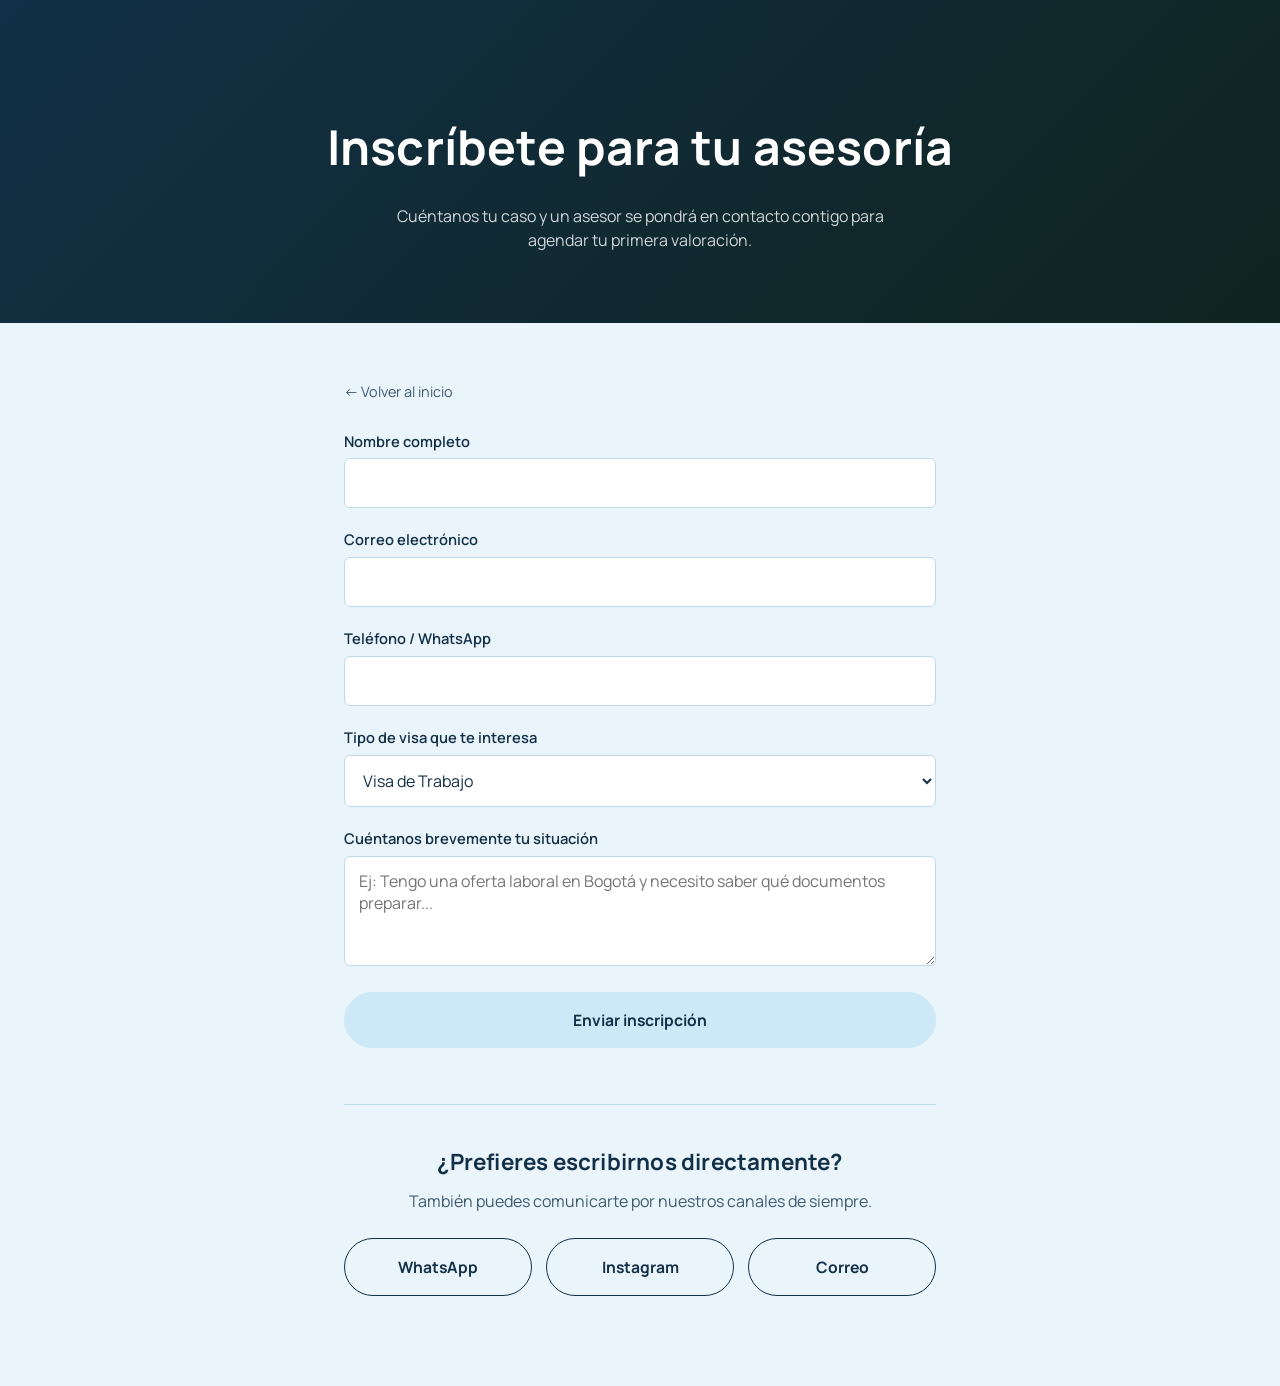
==== registro.html @ 4189901f "V1" ====
<!DOCTYPE html>
<html lang="es">
<head>
<meta charset="UTF-8">
<meta name="viewport" content="width=device-width, initial-scale=1.0">
<title>Inscríbete | Visa Colombia</title>
<link rel="preconnect" href="https://fonts.googleapis.com">
<link href="https://fonts.googleapis.com/css2?family=Manrope:wght@400;500;600;700;800&display=swap" rel="stylesheet">
<link rel="stylesheet" href="css/style.css">
<style>
  .reg-hero{
    background:linear-gradient(135deg,var(--ink),#0F241F);color:var(--white);
    padding:110px 24px 70px;text-align:center;
  }
  .reg-hero h1{color:var(--white);font-size:clamp(2rem,5vw,3rem);}
  .reg-hero p{color:rgba(255,255,255,.8);max-width:520px;margin:0 auto;}
  .reg-wrap{max-width:640px;margin:0 auto;padding:56px 24px 90px;}
  .field{margin-bottom:20px;}
  .field label{display:block;font-weight:600;font-size:.92rem;margin-bottom:6px;}
  .field input, .field select, .field textarea{
    width:100%;padding:13px 14px;border:1.5px solid var(--line);border-radius:6px;
    font-family:var(--font-body);font-size:1rem;background:var(--white);color:var(--ink);
  }
  .field textarea{min-height:110px;resize:vertical;}
  .field input:focus, .field select:focus, .field textarea:focus{border-color:var(--deep);}
  .channels{
    margin-top:56px;padding-top:40px;border-top:1px solid var(--line);text-align:center;
  }
  .channels h2{font-size:1.4rem;}
  .channel-grid{display:grid;gap:14px;margin-top:24px;grid-template-columns:1fr;}
  @media(min-width:520px){.channel-grid{grid-template-columns:repeat(3,1fr);}}
  .success-box{
    display:none;background:#EAF3EC;border:1px solid #B9D9C2;color:#16302B;
    padding:18px 20px;border-radius:8px;margin-bottom:24px;font-size:.95rem;
  }
  .back-link{display:inline-block;margin-bottom:26px;color:var(--ink-soft);text-decoration:none;font-size:.9rem;}
</style>
</head>
<body>

<div class="reg-hero">
  <h1>Inscríbete para tu asesoría</h1>
  <p>Cuéntanos tu caso y un asesor se pondrá en contacto contigo para agendar tu primera valoración.</p>
</div>

<div class="reg-wrap">
  <a href="index.html" class="back-link">← Volver al inicio</a>

  <div class="success-box" id="successBox">
    ¡Gracias! Hemos preparado tu mensaje. Confírmalo en WhatsApp para que un asesor te contacte cuanto antes.
  </div>

  <form id="regForm">
    <div class="field">
      <label for="nombre">Nombre completo</label>
      <input type="text" id="nombre" name="nombre" required autocomplete="name">
    </div>
    <div class="field">
      <label for="correo">Correo electrónico</label>
      <input type="email" id="correo" name="correo" required autocomplete="email">
    </div>
    <div class="field">
      <label for="telefono">Teléfono / WhatsApp</label>
      <input type="tel" id="telefono" name="telefono" required autocomplete="tel">
    </div>
    <div class="field">
      <label for="tipoVisa">Tipo de visa que te interesa</label>
      <select id="tipoVisa" name="tipoVisa">
        <option>Visa de Trabajo</option>
        <option>Visa de Inversión</option>
        <option>Visa de Estudiante</option>
        <option>Residencia (Visa R)</option>
        <option>Aún no estoy seguro/a</option>
      </select>
    </div>
    <div class="field">
      <label for="mensaje">Cuéntanos brevemente tu situación</label>
      <textarea id="mensaje" name="mensaje" placeholder="Ej: Tengo una oferta laboral en Bogotá y necesito saber qué documentos preparar..."></textarea>
    </div>
    <button type="submit" class="btn btn-solid" style="width:100%;">Enviar inscripción</button>
  </form>

  <div class="channels">
    <h2>¿Prefieres escribirnos directamente?</h2>
    <p style="color:var(--ink-soft);">También puedes comunicarte por nuestros canales de siempre.</p>
    <div class="channel-grid">
      <a href="#" class="btn btn-outline js-whatsapp-link" target="_blank" rel="noopener">WhatsApp</a>
      <a href="#" id="instagramLink3" class="btn btn-outline" target="_blank" rel="noopener">Instagram</a>
      <a href="#" id="emailLink3" class="btn btn-outline">Correo</a>
    </div>
  </div>
</div>

<script src="js/content.js"></script>
<script>
document.addEventListener("DOMContentLoaded", () => {
  const c = getContent();
  const waBase = `https://wa.me/${c.whatsappNumber}`;
  document.querySelectorAll(".js-whatsapp-link").forEach(el => el.setAttribute("href", `${waBase}?text=${encodeURIComponent(c.whatsappMessage)}`));
  document.getElementById("instagramLink3").setAttribute("href", c.instagramUrl);
  document.getElementById("emailLink3").setAttribute("href", `mailto:${c.emailAddress}`);

  document.getElementById("regForm").addEventListener("submit", (e) => {
    e.preventDefault();
    const nombre = document.getElementById("nombre").value.trim();
    const telefono = document.getElementById("telefono").value.trim();
    const tipoVisa = document.getElementById("tipoVisa").value;
    const mensaje = document.getElementById("mensaje").value.trim();

    const texto = `Hola, soy ${nombre}. Quiero inscribirme para una asesoría de ${tipoVisa}. ${mensaje ? "Detalle: " + mensaje : ""}`;
    document.getElementById("successBox").style.display = "block";
    document.getElementById("successBox").scrollIntoView({behavior:"smooth"});

    // En este prototipo no hay backend: el registro se completa
    // llevando al usuario a WhatsApp con su mensaje ya redactado.
    setTimeout(() => {
      window.open(`${waBase}?text=${encodeURIComponent(texto)}`, "_blank");
    }, 900);
  });
});
</script>
</body>
</html>
---- css/style.css ----
/* =========================================================
   VISA COLOMBIA ADVISORS — Design tokens (v2)
   Paleta inspirada en la plantilla de referencia: cielo,
   viaje, aeropuerto — azules y navy, sin acentos cálidos.
   ========================================================= */
:root{
  --ink:        #123047;   /* navy oscuro, texto principal / fondo footer */
  --ink-soft:   #3E5A70;
  --paper:      #EAF4FB;   /* azul muy claro, fondo de secciones */
  --paper-dim:  #DCEDF7;
  --accent:     #CDE9F7;   /* pastilla sólida clara (botón principal) */
  --accent-ink: #123047;   /* texto sobre el botón claro */
  --deep:       #1D4E76;   /* azul medio, acentos y CTA final */
  --deep-dark:  #123047;
  --line:       #BFDBEA;
  --line-dark:  rgba(255,255,255,.55);
  --white:      #FFFFFF;
  --max: 1120px;

  --font-display: "Manrope", -apple-system, Segoe UI, sans-serif;
  --font-body: "Manrope", -apple-system, Segoe UI, sans-serif;
}

*{box-sizing:border-box;}
html{scroll-behavior:smooth;}
body{
  margin:0;
  font-family:var(--font-body);
  color:var(--ink);
  background:var(--paper);
  line-height:1.55;
  -webkit-font-smoothing:antialiased;
}
img{max-width:100%;display:block;}
a{color:inherit;}
h1,h2,h3{font-family:var(--font-display);margin:0 0 .4em;font-weight:700;letter-spacing:.2px;}
p{margin:0 0 1em;}
.wrap{max-width:var(--max);margin:0 auto;padding:0 24px;}
:focus-visible{outline:3px solid var(--deep);outline-offset:3px;}

@media (prefers-reduced-motion: reduce){
  *{animation-duration:.001ms !important;transition-duration:.001ms !important;}
}

/* ---------- Buttons ---------- */
.btn{
  display:inline-flex;align-items:center;justify-content:center;gap:10px;
  padding:16px 28px;border-radius:999px;font-family:var(--font-body);
  font-weight:700;font-size:.98rem;text-decoration:none;cursor:pointer;
  border:1.5px solid currentColor;transition:transform .15s ease, background .2s ease, opacity .2s ease;
}
.btn:hover{transform:translateY(-1px);}
.btn svg{flex:0 0 auto;}
.btn-solid{background:var(--accent);border-color:var(--accent);color:var(--accent-ink);}
.btn-solid:hover{background:var(--white);border-color:var(--white);}
.btn-outline-light{background:transparent;color:var(--white);border-color:rgba(255,255,255,.85);}
.btn-outline-light:hover{background:rgba(255,255,255,.14);}
.btn-outline{background:transparent;color:var(--ink);border-color:var(--ink);}
.btn-outline:hover{background:var(--ink);color:var(--paper);}

.btn-pill-link{
  display:flex;align-items:center;justify-content:center;gap:12px;
  width:100%;max-width:400px;margin:0 auto 16px;
  padding:16px 22px;border-radius:999px;border:1.5px solid var(--ink);
  text-align:center;text-decoration:none;color:var(--ink);font-weight:700;
  transition:background .2s ease, color .2s ease;
}
.btn-pill-link:hover{background:var(--ink);color:var(--paper);}
.pill-icon{
  width:26px;height:26px;border-radius:50%;flex:0 0 auto;
  display:flex;align-items:center;justify-content:center;
  background:var(--ink);color:var(--paper);
}
.pill-icon svg{width:14px;height:14px;}

/* ---------- Top nav ---------- */
.nav{position:absolute;top:0;left:0;right:0;z-index:5;padding:22px 0;}
.nav .wrap{display:flex;align-items:center;justify-content:space-between;}
.nav-brand{color:var(--white);font-family:var(--font-display);font-size:1.2rem;font-weight:800;text-decoration:none;}
.nav-links{display:none;gap:28px;list-style:none;margin:0;padding:0;}
.nav-links a{color:var(--white);text-decoration:none;font-size:.95rem;}
.nav-cta{display:none;}
@media (min-width:760px){.nav-links{display:flex;} .nav-cta{display:inline-flex;padding:10px 20px;font-size:.85rem;}}

/* ---------- Hero (idéntico en composición a la plantilla de referencia:
   foto de fondo, texto alineado a la izquierda, borde rasgado inferior) ---------- */
.hero{
  position:relative;
  min-height:720px;
  display:flex;align-items:center;
  padding:120px 24px 110px;
  overflow:hidden;
  color:var(--white);
}
.hero-bg{
  position:absolute;inset:0;z-index:0;
  background-size:cover;background-position:center;
}
.hero-bg-illustration{
  position:absolute;inset:0;z-index:0;
}
.hero-scrim{
  position:absolute;inset:0;z-index:1;
  background:linear-gradient(90deg, rgba(10,25,40,.62) 0%, rgba(10,25,40,.4) 38%, rgba(10,25,40,.06) 65%);
}
.hero-inner{position:relative;z-index:2;max-width:560px;}
.hero-eyebrow{
  font-size:.78rem;letter-spacing:.28em;text-transform:uppercase;color:var(--white);
  margin-bottom:18px;font-weight:700;opacity:.9;
}
.hero h1{
  font-size:clamp(2.4rem,5.6vw,3.6rem);color:var(--white);line-height:1.08;margin-bottom:.35em;
  font-weight:400;
}
.hero h1 .bold-line{display:block;font-weight:800;}
.hero .sub{
  font-weight:400;font-size:clamp(1rem,2vw,1.15rem);
  color:rgba(255,255,255,.92);max-width:440px;margin:0 0 34px;
}
.hero-ctas{display:flex;flex-wrap:wrap;gap:16px;}

/* Borde rasgado (papel roto) entre el hero y la siguiente sección */
.hero-tear{
  position:absolute;left:0;right:0;bottom:-1px;height:46px;z-index:3;
  background:var(--paper-dim);
  clip-path:polygon(
    0% 100%,0% 55%,2% 70%,4% 30%,6% 62%,8% 20%,10% 58%,12% 15%,15% 65%,17% 35%,
    19% 60%,21% 18%,24% 55%,26% 25%,28% 62%,30% 40%,33% 58%,35% 20%,38% 60%,40% 30%,
    43% 55%,45% 18%,48% 62%,50% 32%,53% 58%,55% 22%,58% 60%,60% 35%,63% 55%,65% 18%,
    68% 62%,70% 30%,73% 58%,75% 22%,78% 60%,80% 35%,83% 55%,85% 20%,88% 62%,90% 30%,
    93% 58%,95% 20%,97% 60%,99% 35%,100% 55%,100% 100%
  );
}

/* ---------- Intro / avatar section ---------- */
.intro{background:var(--paper-dim);padding:70px 24px 64px;text-align:center;}
.avatar{
  width:170px;height:170px;border-radius:50%;
  margin:0 auto 30px;overflow:hidden;
  border:8px solid var(--paper);
  box-shadow:0 10px 30px rgba(18,48,71,.18);
}
.avatar img{width:100%;height:100%;object-fit:cover;}
.intro-text{max-width:600px;margin:0 auto 40px;color:var(--ink-soft);font-size:1.08rem;}
.intro-links{max-width:400px;margin:0 auto;}

/* ---------- Section shell ---------- */
.section{padding:80px 24px;}
.section-head{max-width:640px;margin:0 auto 48px;text-align:center;}
.section-head h2{font-size:clamp(1.7rem,3.6vw,2.4rem);}
.section-head p{color:var(--ink-soft);}

/* ---------- Services / titulares grid ---------- */
.services{background:var(--ink);color:var(--paper);}
.services .section-head h2{color:var(--paper);}
.services .section-head p{color:rgba(234,244,251,.75);}
.svc-grid{
  display:grid;gap:24px;
  grid-template-columns:repeat(auto-fit,minmax(230px,1fr));
  max-width:var(--max);margin:0 auto;
}
.svc-card{
  border:1px solid rgba(234,244,251,.18);border-radius:6px;
  padding:30px 26px;background:rgba(234,244,251,.03);
}
.svc-num{color:var(--accent);font-family:var(--font-display);font-size:1.1rem;margin-bottom:14px;display:block;font-weight:800;}
.svc-card h3{font-size:1.2rem;color:var(--paper);margin-bottom:.5em;}
.svc-card p{color:rgba(234,244,251,.72);font-size:.96rem;margin-bottom:0;}

/* ---------- Persuasion / why-us section ---------- */
.why{padding:84px 24px;}
.why-grid{max-width:var(--max);margin:0 auto;display:grid;gap:56px;grid-template-columns:1fr;align-items:center;}
@media (min-width:860px){.why-grid{grid-template-columns:1fr 1fr;}}
.why h2{font-size:clamp(1.8rem,3.6vw,2.5rem);max-width:12ch;}
.why p{color:var(--ink-soft);font-size:1.05rem;}
.why-stats{display:grid;grid-template-columns:repeat(2,1fr);gap:24px 32px;margin-top:28px;}
.stat b{display:block;font-family:var(--font-display);font-size:2rem;color:var(--deep);}
.stat span{font-size:.9rem;color:var(--ink-soft);}

/* ---------- Video ---------- */
.video-section{background:var(--paper-dim);padding:80px 24px;}
.video-frame{
  max-width:860px;margin:0 auto;border-radius:10px;overflow:hidden;
  border:1px solid var(--line);box-shadow:0 18px 40px rgba(18,48,71,.15);
  aspect-ratio:16/9;background:var(--ink);
}
.video-frame iframe{width:100%;height:100%;border:0;display:block;}

/* ---------- Testimonials ---------- */
.testi{padding:84px 24px;}
.testi-grid{
  display:grid;gap:24px;max-width:var(--max);margin:0 auto;
  grid-template-columns:repeat(auto-fit,minmax(260px,1fr));
}
.testi-card{
  background:var(--white);border:1px solid var(--line);border-radius:10px;padding:28px;
}
.testi-quote{font-family:var(--font-display);font-size:1.05rem;font-weight:500;color:var(--ink);margin-bottom:18px;}
.testi-who{display:flex;align-items:center;gap:12px;}
.testi-avatar{
  width:42px;height:42px;border-radius:50%;background:var(--paper-dim);
  display:flex;align-items:center;justify-content:center;font-weight:800;color:var(--deep);
}
.testi-name{font-weight:800;font-size:.92rem;}
.testi-role{font-size:.82rem;color:var(--ink-soft);}

/* ---------- Final CTA ---------- */
.cta-final{
  background:linear-gradient(135deg,var(--deep),var(--ink));
  color:var(--white);padding:76px 24px;text-align:center;
}
.cta-final h2{color:var(--white);font-size:clamp(1.8rem,4vw,2.6rem);}
.cta-final p{color:rgba(255,255,255,.85);max-width:520px;margin:0 auto 30px;}
.cta-final .hero-ctas{justify-content:center;}

/* ---------- Footer ---------- */
footer{background:var(--ink);color:rgba(234,244,251,.7);padding:48px 24px 30px;}
.footer-grid{
  max-width:var(--max);margin:0 auto;display:grid;gap:32px;
  grid-template-columns:1fr;margin-bottom:28px;
}
@media (min-width:700px){.footer-grid{grid-template-columns:1.4fr 1fr 1fr;}}
.footer-grid h4{color:var(--paper);font-family:var(--font-body);font-size:.85rem;letter-spacing:.04em;margin-bottom:14px;}
.footer-grid a{display:block;color:rgba(234,244,251,.72);text-decoration:none;font-size:.92rem;margin-bottom:8px;}
.footer-grid a:hover{color:var(--accent);}
.footer-bottom{
  max-width:var(--max);margin:0 auto;padding-top:22px;border-top:1px solid rgba(234,244,251,.12);
  font-size:.8rem;display:flex;flex-wrap:wrap;justify-content:space-between;gap:10px;
}
#admin-trigger{background:none;border:0;color:inherit;font:inherit;cursor:default;padding:0;}
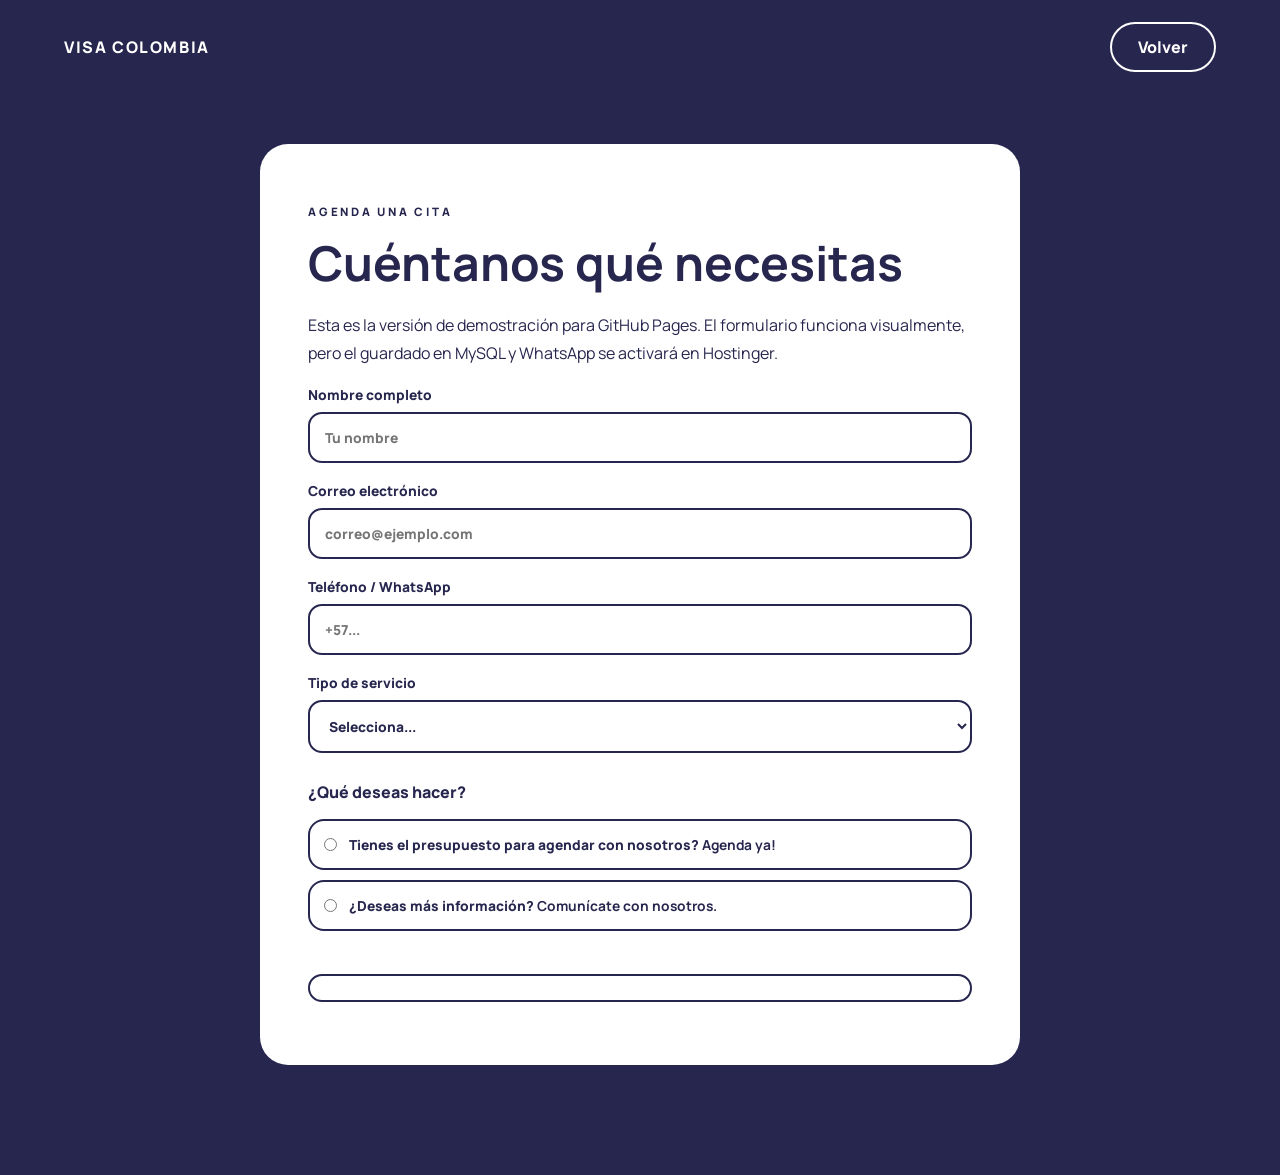
==== commit dbdc8aac: "V2" ====
--- a/registro.html
+++ b/registro.html
@@ -1,123 +1,12 @@
-<!DOCTYPE html>
-<html lang="es">
-<head>
-<meta charset="UTF-8">
-<meta name="viewport" content="width=device-width, initial-scale=1.0">
-<title>Inscríbete | Visa Colombia</title>
-<link rel="preconnect" href="https://fonts.googleapis.com">
-<link href="https://fonts.googleapis.com/css2?family=Manrope:wght@400;500;600;700;800&display=swap" rel="stylesheet">
-<link rel="stylesheet" href="css/style.css">
-<style>
-  .reg-hero{
-    background:linear-gradient(135deg,var(--ink),#0F241F);color:var(--white);
-    padding:110px 24px 70px;text-align:center;
-  }
-  .reg-hero h1{color:var(--white);font-size:clamp(2rem,5vw,3rem);}
-  .reg-hero p{color:rgba(255,255,255,.8);max-width:520px;margin:0 auto;}
-  .reg-wrap{max-width:640px;margin:0 auto;padding:56px 24px 90px;}
-  .field{margin-bottom:20px;}
-  .field label{display:block;font-weight:600;font-size:.92rem;margin-bottom:6px;}
-  .field input, .field select, .field textarea{
-    width:100%;padding:13px 14px;border:1.5px solid var(--line);border-radius:6px;
-    font-family:var(--font-body);font-size:1rem;background:var(--white);color:var(--ink);
-  }
-  .field textarea{min-height:110px;resize:vertical;}
-  .field input:focus, .field select:focus, .field textarea:focus{border-color:var(--deep);}
-  .channels{
-    margin-top:56px;padding-top:40px;border-top:1px solid var(--line);text-align:center;
-  }
-  .channels h2{font-size:1.4rem;}
-  .channel-grid{display:grid;gap:14px;margin-top:24px;grid-template-columns:1fr;}
-  @media(min-width:520px){.channel-grid{grid-template-columns:repeat(3,1fr);}}
-  .success-box{
-    display:none;background:#EAF3EC;border:1px solid #B9D9C2;color:#16302B;
-    padding:18px 20px;border-radius:8px;margin-bottom:24px;font-size:.95rem;
-  }
-  .back-link{display:inline-block;margin-bottom:26px;color:var(--ink-soft);text-decoration:none;font-size:.9rem;}
-</style>
-</head>
-<body>
-
-<div class="reg-hero">
-  <h1>Inscríbete para tu asesoría</h1>
-  <p>Cuéntanos tu caso y un asesor se pondrá en contacto contigo para agendar tu primera valoración.</p>
-</div>
-
-<div class="reg-wrap">
-  <a href="index.html" class="back-link">← Volver al inicio</a>
-
-  <div class="success-box" id="successBox">
-    ¡Gracias! Hemos preparado tu mensaje. Confírmalo en WhatsApp para que un asesor te contacte cuanto antes.
-  </div>
-
-  <form id="regForm">
-    <div class="field">
-      <label for="nombre">Nombre completo</label>
-      <input type="text" id="nombre" name="nombre" required autocomplete="name">
-    </div>
-    <div class="field">
-      <label for="correo">Correo electrónico</label>
-      <input type="email" id="correo" name="correo" required autocomplete="email">
-    </div>
-    <div class="field">
-      <label for="telefono">Teléfono / WhatsApp</label>
-      <input type="tel" id="telefono" name="telefono" required autocomplete="tel">
-    </div>
-    <div class="field">
-      <label for="tipoVisa">Tipo de visa que te interesa</label>
-      <select id="tipoVisa" name="tipoVisa">
-        <option>Visa de Trabajo</option>
-        <option>Visa de Inversión</option>
-        <option>Visa de Estudiante</option>
-        <option>Residencia (Visa R)</option>
-        <option>Aún no estoy seguro/a</option>
-      </select>
-    </div>
-    <div class="field">
-      <label for="mensaje">Cuéntanos brevemente tu situación</label>
-      <textarea id="mensaje" name="mensaje" placeholder="Ej: Tengo una oferta laboral en Bogotá y necesito saber qué documentos preparar..."></textarea>
-    </div>
-    <button type="submit" class="btn btn-solid" style="width:100%;">Enviar inscripción</button>
-  </form>
-
-  <div class="channels">
-    <h2>¿Prefieres escribirnos directamente?</h2>
-    <p style="color:var(--ink-soft);">También puedes comunicarte por nuestros canales de siempre.</p>
-    <div class="channel-grid">
-      <a href="#" class="btn btn-outline js-whatsapp-link" target="_blank" rel="noopener">WhatsApp</a>
-      <a href="#" id="instagramLink3" class="btn btn-outline" target="_blank" rel="noopener">Instagram</a>
-      <a href="#" id="emailLink3" class="btn btn-outline">Correo</a>
-    </div>
-  </div>
-</div>
-
-<script src="js/content.js"></script>
-<script>
-document.addEventListener("DOMContentLoaded", () => {
-  const c = getContent();
-  const waBase = `https://wa.me/${c.whatsappNumber}`;
-  document.querySelectorAll(".js-whatsapp-link").forEach(el => el.setAttribute("href", `${waBase}?text=${encodeURIComponent(c.whatsappMessage)}`));
-  document.getElementById("instagramLink3").setAttribute("href", c.instagramUrl);
-  document.getElementById("emailLink3").setAttribute("href", `mailto:${c.emailAddress}`);
-
-  document.getElementById("regForm").addEventListener("submit", (e) => {
-    e.preventDefault();
-    const nombre = document.getElementById("nombre").value.trim();
-    const telefono = document.getElementById("telefono").value.trim();
-    const tipoVisa = document.getElementById("tipoVisa").value;
-    const mensaje = document.getElementById("mensaje").value.trim();
-
-    const texto = `Hola, soy ${nombre}. Quiero inscribirme para una asesoría de ${tipoVisa}. ${mensaje ? "Detalle: " + mensaje : ""}`;
-    document.getElementById("successBox").style.display = "block";
-    document.getElementById("successBox").scrollIntoView({behavior:"smooth"});
-
-    // En este prototipo no hay backend: el registro se completa
-    // llevando al usuario a WhatsApp con su mensaje ya redactado.
-    setTimeout(() => {
-      window.open(`${waBase}?text=${encodeURIComponent(texto)}`, "_blank");
-    }, 900);
-  });
-});
-</script>
-</body>
-</html>
+<!doctype html><html lang="es"><head><meta charset="utf-8"><meta name="viewport" content="width=device-width,initial-scale=1"><title>Agenda una cita | Visa Colombia</title><meta name="description" content="Agenda una cita con nuestro equipo."><link rel="preconnect" href="https://fonts.googleapis.com"><link rel="preconnect" href="https://fonts.gstatic.com" crossorigin><link href="https://fonts.googleapis.com/css2?family=Manrope:wght@400;500;600;700;800&display=swap" rel="stylesheet"><link rel="stylesheet" href="css/style.css"></head><body class="dark-page">
+<header class="simple-head"><a class="brand" href="index.html">Visa Colombia</a><a class="pill pill-outline" href="index.html">Volver</a></header>
+<main class="form-page"><div class="form-card"><p class="eyebrow dark">Agenda una cita</p><h1>Cuéntanos qué necesitas</h1><p class="form-intro">Esta es la versión de demostración para GitHub Pages. El formulario funciona visualmente, pero el guardado en MySQL y WhatsApp se activará en Hostinger.</p>
+<form id="bookingForm">
+<label>Nombre completo<input id="nombre" required autocomplete="name" placeholder="Tu nombre"></label>
+<label>Correo electrónico<input id="correo" type="email" required autocomplete="email" placeholder="correo@ejemplo.com"></label>
+<label>Teléfono / WhatsApp<input id="telefono" type="tel" required autocomplete="tel" placeholder="+57..."></label>
+<label>Tipo de servicio<select id="tipoVisa" required><option value="">Selecciona...</option><option>Visa de trabajo</option><option>Visa de inversión</option><option>Visa de estudiante</option><option>Residencia</option><option>Otro</option></select></label>
+<div class="choice-wrap"><p>¿Qué deseas hacer?</p><label class="choice"><input type="radio" name="opcion" value="agenda"><span>Tienes el presupuesto para agendar con nosotros? <strong>Agenda ya!</strong></span></label><label class="choice"><input type="radio" name="opcion" value="informacion"><span>¿Deseas más información? <strong>Comunícate con nosotros.</strong></span></label></div>
+<div id="agendaFields" class="agenda-fields hidden"><label>Fecha preferida<input id="fecha" type="date"></label><label>Hora preferida<input id="hora" type="time"></label></div>
+<div class="action-area"><button id="agendaBtn" class="pill pill-green hidden" type="submit">Agendar cita</button><button id="contactBtn" class="pill pill-green hidden" type="submit">Contáctanos</button></div><div id="formMsg" class="form-msg" role="status"></div></form></div></main>
+<script src="js/booking-demo.js"></script></body></html>
--- a/css/style.css
+++ b/css/style.css
@@ -1,230 +1,3 @@
-/* =========================================================
-   VISA COLOMBIA ADVISORS — Design tokens (v2)
-   Paleta inspirada en la plantilla de referencia: cielo,
-   viaje, aeropuerto — azules y navy, sin acentos cálidos.
-   ========================================================= */
-:root{
-  --ink:        #123047;   /* navy oscuro, texto principal / fondo footer */
-  --ink-soft:   #3E5A70;
-  --paper:      #EAF4FB;   /* azul muy claro, fondo de secciones */
-  --paper-dim:  #DCEDF7;
-  --accent:     #CDE9F7;   /* pastilla sólida clara (botón principal) */
-  --accent-ink: #123047;   /* texto sobre el botón claro */
-  --deep:       #1D4E76;   /* azul medio, acentos y CTA final */
-  --deep-dark:  #123047;
-  --line:       #BFDBEA;
-  --line-dark:  rgba(255,255,255,.55);
-  --white:      #FFFFFF;
-  --max: 1120px;
-
-  --font-display: "Manrope", -apple-system, Segoe UI, sans-serif;
-  --font-body: "Manrope", -apple-system, Segoe UI, sans-serif;
-}
-
-*{box-sizing:border-box;}
-html{scroll-behavior:smooth;}
-body{
-  margin:0;
-  font-family:var(--font-body);
-  color:var(--ink);
-  background:var(--paper);
-  line-height:1.55;
-  -webkit-font-smoothing:antialiased;
-}
-img{max-width:100%;display:block;}
-a{color:inherit;}
-h1,h2,h3{font-family:var(--font-display);margin:0 0 .4em;font-weight:700;letter-spacing:.2px;}
-p{margin:0 0 1em;}
-.wrap{max-width:var(--max);margin:0 auto;padding:0 24px;}
-:focus-visible{outline:3px solid var(--deep);outline-offset:3px;}
-
-@media (prefers-reduced-motion: reduce){
-  *{animation-duration:.001ms !important;transition-duration:.001ms !important;}
-}
-
-/* ---------- Buttons ---------- */
-.btn{
-  display:inline-flex;align-items:center;justify-content:center;gap:10px;
-  padding:16px 28px;border-radius:999px;font-family:var(--font-body);
-  font-weight:700;font-size:.98rem;text-decoration:none;cursor:pointer;
-  border:1.5px solid currentColor;transition:transform .15s ease, background .2s ease, opacity .2s ease;
-}
-.btn:hover{transform:translateY(-1px);}
-.btn svg{flex:0 0 auto;}
-.btn-solid{background:var(--accent);border-color:var(--accent);color:var(--accent-ink);}
-.btn-solid:hover{background:var(--white);border-color:var(--white);}
-.btn-outline-light{background:transparent;color:var(--white);border-color:rgba(255,255,255,.85);}
-.btn-outline-light:hover{background:rgba(255,255,255,.14);}
-.btn-outline{background:transparent;color:var(--ink);border-color:var(--ink);}
-.btn-outline:hover{background:var(--ink);color:var(--paper);}
-
-.btn-pill-link{
-  display:flex;align-items:center;justify-content:center;gap:12px;
-  width:100%;max-width:400px;margin:0 auto 16px;
-  padding:16px 22px;border-radius:999px;border:1.5px solid var(--ink);
-  text-align:center;text-decoration:none;color:var(--ink);font-weight:700;
-  transition:background .2s ease, color .2s ease;
-}
-.btn-pill-link:hover{background:var(--ink);color:var(--paper);}
-.pill-icon{
-  width:26px;height:26px;border-radius:50%;flex:0 0 auto;
-  display:flex;align-items:center;justify-content:center;
-  background:var(--ink);color:var(--paper);
-}
-.pill-icon svg{width:14px;height:14px;}
-
-/* ---------- Top nav ---------- */
-.nav{position:absolute;top:0;left:0;right:0;z-index:5;padding:22px 0;}
-.nav .wrap{display:flex;align-items:center;justify-content:space-between;}
-.nav-brand{color:var(--white);font-family:var(--font-display);font-size:1.2rem;font-weight:800;text-decoration:none;}
-.nav-links{display:none;gap:28px;list-style:none;margin:0;padding:0;}
-.nav-links a{color:var(--white);text-decoration:none;font-size:.95rem;}
-.nav-cta{display:none;}
-@media (min-width:760px){.nav-links{display:flex;} .nav-cta{display:inline-flex;padding:10px 20px;font-size:.85rem;}}
-
-/* ---------- Hero (idéntico en composición a la plantilla de referencia:
-   foto de fondo, texto alineado a la izquierda, borde rasgado inferior) ---------- */
-.hero{
-  position:relative;
-  min-height:720px;
-  display:flex;align-items:center;
-  padding:120px 24px 110px;
-  overflow:hidden;
-  color:var(--white);
-}
-.hero-bg{
-  position:absolute;inset:0;z-index:0;
-  background-size:cover;background-position:center;
-}
-.hero-bg-illustration{
-  position:absolute;inset:0;z-index:0;
-}
-.hero-scrim{
-  position:absolute;inset:0;z-index:1;
-  background:linear-gradient(90deg, rgba(10,25,40,.62) 0%, rgba(10,25,40,.4) 38%, rgba(10,25,40,.06) 65%);
-}
-.hero-inner{position:relative;z-index:2;max-width:560px;}
-.hero-eyebrow{
-  font-size:.78rem;letter-spacing:.28em;text-transform:uppercase;color:var(--white);
-  margin-bottom:18px;font-weight:700;opacity:.9;
-}
-.hero h1{
-  font-size:clamp(2.4rem,5.6vw,3.6rem);color:var(--white);line-height:1.08;margin-bottom:.35em;
-  font-weight:400;
-}
-.hero h1 .bold-line{display:block;font-weight:800;}
-.hero .sub{
-  font-weight:400;font-size:clamp(1rem,2vw,1.15rem);
-  color:rgba(255,255,255,.92);max-width:440px;margin:0 0 34px;
-}
-.hero-ctas{display:flex;flex-wrap:wrap;gap:16px;}
-
-/* Borde rasgado (papel roto) entre el hero y la siguiente sección */
-.hero-tear{
-  position:absolute;left:0;right:0;bottom:-1px;height:46px;z-index:3;
-  background:var(--paper-dim);
-  clip-path:polygon(
-    0% 100%,0% 55%,2% 70%,4% 30%,6% 62%,8% 20%,10% 58%,12% 15%,15% 65%,17% 35%,
-    19% 60%,21% 18%,24% 55%,26% 25%,28% 62%,30% 40%,33% 58%,35% 20%,38% 60%,40% 30%,
-    43% 55%,45% 18%,48% 62%,50% 32%,53% 58%,55% 22%,58% 60%,60% 35%,63% 55%,65% 18%,
-    68% 62%,70% 30%,73% 58%,75% 22%,78% 60%,80% 35%,83% 55%,85% 20%,88% 62%,90% 30%,
-    93% 58%,95% 20%,97% 60%,99% 35%,100% 55%,100% 100%
-  );
-}
-
-/* ---------- Intro / avatar section ---------- */
-.intro{background:var(--paper-dim);padding:70px 24px 64px;text-align:center;}
-.avatar{
-  width:170px;height:170px;border-radius:50%;
-  margin:0 auto 30px;overflow:hidden;
-  border:8px solid var(--paper);
-  box-shadow:0 10px 30px rgba(18,48,71,.18);
-}
-.avatar img{width:100%;height:100%;object-fit:cover;}
-.intro-text{max-width:600px;margin:0 auto 40px;color:var(--ink-soft);font-size:1.08rem;}
-.intro-links{max-width:400px;margin:0 auto;}
-
-/* ---------- Section shell ---------- */
-.section{padding:80px 24px;}
-.section-head{max-width:640px;margin:0 auto 48px;text-align:center;}
-.section-head h2{font-size:clamp(1.7rem,3.6vw,2.4rem);}
-.section-head p{color:var(--ink-soft);}
-
-/* ---------- Services / titulares grid ---------- */
-.services{background:var(--ink);color:var(--paper);}
-.services .section-head h2{color:var(--paper);}
-.services .section-head p{color:rgba(234,244,251,.75);}
-.svc-grid{
-  display:grid;gap:24px;
-  grid-template-columns:repeat(auto-fit,minmax(230px,1fr));
-  max-width:var(--max);margin:0 auto;
-}
-.svc-card{
-  border:1px solid rgba(234,244,251,.18);border-radius:6px;
-  padding:30px 26px;background:rgba(234,244,251,.03);
-}
-.svc-num{color:var(--accent);font-family:var(--font-display);font-size:1.1rem;margin-bottom:14px;display:block;font-weight:800;}
-.svc-card h3{font-size:1.2rem;color:var(--paper);margin-bottom:.5em;}
-.svc-card p{color:rgba(234,244,251,.72);font-size:.96rem;margin-bottom:0;}
-
-/* ---------- Persuasion / why-us section ---------- */
-.why{padding:84px 24px;}
-.why-grid{max-width:var(--max);margin:0 auto;display:grid;gap:56px;grid-template-columns:1fr;align-items:center;}
-@media (min-width:860px){.why-grid{grid-template-columns:1fr 1fr;}}
-.why h2{font-size:clamp(1.8rem,3.6vw,2.5rem);max-width:12ch;}
-.why p{color:var(--ink-soft);font-size:1.05rem;}
-.why-stats{display:grid;grid-template-columns:repeat(2,1fr);gap:24px 32px;margin-top:28px;}
-.stat b{display:block;font-family:var(--font-display);font-size:2rem;color:var(--deep);}
-.stat span{font-size:.9rem;color:var(--ink-soft);}
-
-/* ---------- Video ---------- */
-.video-section{background:var(--paper-dim);padding:80px 24px;}
-.video-frame{
-  max-width:860px;margin:0 auto;border-radius:10px;overflow:hidden;
-  border:1px solid var(--line);box-shadow:0 18px 40px rgba(18,48,71,.15);
-  aspect-ratio:16/9;background:var(--ink);
-}
-.video-frame iframe{width:100%;height:100%;border:0;display:block;}
-
-/* ---------- Testimonials ---------- */
-.testi{padding:84px 24px;}
-.testi-grid{
-  display:grid;gap:24px;max-width:var(--max);margin:0 auto;
-  grid-template-columns:repeat(auto-fit,minmax(260px,1fr));
-}
-.testi-card{
-  background:var(--white);border:1px solid var(--line);border-radius:10px;padding:28px;
-}
-.testi-quote{font-family:var(--font-display);font-size:1.05rem;font-weight:500;color:var(--ink);margin-bottom:18px;}
-.testi-who{display:flex;align-items:center;gap:12px;}
-.testi-avatar{
-  width:42px;height:42px;border-radius:50%;background:var(--paper-dim);
-  display:flex;align-items:center;justify-content:center;font-weight:800;color:var(--deep);
-}
-.testi-name{font-weight:800;font-size:.92rem;}
-.testi-role{font-size:.82rem;color:var(--ink-soft);}
-
-/* ---------- Final CTA ---------- */
-.cta-final{
-  background:linear-gradient(135deg,var(--deep),var(--ink));
-  color:var(--white);padding:76px 24px;text-align:center;
-}
-.cta-final h2{color:var(--white);font-size:clamp(1.8rem,4vw,2.6rem);}
-.cta-final p{color:rgba(255,255,255,.85);max-width:520px;margin:0 auto 30px;}
-.cta-final .hero-ctas{justify-content:center;}
-
-/* ---------- Footer ---------- */
-footer{background:var(--ink);color:rgba(234,244,251,.7);padding:48px 24px 30px;}
-.footer-grid{
-  max-width:var(--max);margin:0 auto;display:grid;gap:32px;
-  grid-template-columns:1fr;margin-bottom:28px;
-}
-@media (min-width:700px){.footer-grid{grid-template-columns:1.4fr 1fr 1fr;}}
-.footer-grid h4{color:var(--paper);font-family:var(--font-body);font-size:.85rem;letter-spacing:.04em;margin-bottom:14px;}
-.footer-grid a{display:block;color:rgba(234,244,251,.72);text-decoration:none;font-size:.92rem;margin-bottom:8px;}
-.footer-grid a:hover{color:var(--accent);}
-.footer-bottom{
-  max-width:var(--max);margin:0 auto;padding-top:22px;border-top:1px solid rgba(234,244,251,.12);
-  font-size:.8rem;display:flex;flex-wrap:wrap;justify-content:space-between;gap:10px;
-}
-#admin-trigger{background:none;border:0;color:inherit;font:inherit;cursor:default;padding:0;}
+:root{--blue:#27264e;--green:#9da773;--white:#fff;--font:'Manrope',system-ui,sans-serif}*{box-sizing:border-box}html{scroll-behavior:smooth}body{margin:0;font-family:var(--font);color:var(--blue);background:var(--white)}a{text-decoration:none;color:inherit}button,input,textarea,select{font:inherit}.pill{display:inline-flex;align-items:center;justify-content:center;min-height:50px;padding:12px 26px;border-radius:999px;border:2px solid transparent;font-weight:800;cursor:pointer;transition:transform .2s ease,opacity .2s ease;white-space:nowrap}.pill:hover{transform:translateY(-2px)}.pill-green{background:var(--green);color:var(--white)}.pill-outline{background:transparent;color:var(--blue);border-color:var(--blue)}.pill-outline:hover{background:var(--blue);color:var(--white)}.pill.small{min-height:42px;padding:9px 18px;font-size:.86rem}.topbar{height:78px;display:flex;align-items:center;justify-content:space-between;gap:24px;padding:0 clamp(18px,5vw,70px);background:var(--white);position:relative;z-index:5}.brand{font-weight:800;letter-spacing:.1em;text-transform:uppercase}.topbar nav{display:flex;gap:32px;font-size:.88rem;font-weight:700}.hero{background:var(--blue);color:var(--white)}.video-wrap{position:relative;width:100%;aspect-ratio:16/7.1;max-height:650px;overflow:hidden;background:var(--blue)}.hero-video{width:100%;height:100%;object-fit:cover;display:block}.video-shade{position:absolute;inset:0;background:var(--blue);opacity:.24}.hero-overlay{position:absolute;z-index:2;left:50%;top:50%;transform:translate(-50%,-50%);width:min(850px,90%);text-align:center}.hero-overlay h1{font-size:clamp(2rem,5.4vw,4.5rem);line-height:1.04;margin:12px 0 18px}.hero-overlay h1 strong{display:block;font-weight:800}.hero-overlay>p:not(.eyebrow){font-size:clamp(.95rem,2vw,1.15rem);line-height:1.7;max-width:680px;margin:auto}.eyebrow{font-size:.72rem;text-transform:uppercase;letter-spacing:.24em;font-weight:800}.hero-play,.testi-play{display:grid;place-items:center;border-radius:50%;border:2px solid var(--white);background:var(--blue);color:var(--white);pointer-events:none}.hero-play{position:absolute;left:50%;top:50%;transform:translate(-50%,-50%);width:110px;height:110px;font-size:38px;padding-left:4px}.hero-cta-row{padding:28px 20px 38px;text-align:center;background:var(--blue)}.section{padding:84px 24px}.profile{text-align:center;background:var(--white)}.profile-img{width:165px;height:165px;border-radius:50%;object-fit:cover;border:7px solid var(--white);outline:2px solid var(--green)}.profile-text{max-width:680px;margin:30px auto;color:var(--blue);line-height:1.85}.socials{display:flex;justify-content:center;gap:12px;flex-wrap:wrap}.services{background:var(--white)}.section-title{text-align:center;max-width:760px;margin:0 auto 48px}.section-title h2{font-size:clamp(1.9rem,4vw,3rem);margin:8px 0 14px}.section-title p{line-height:1.75}.service-grid{max-width:1080px;margin:auto;display:grid;grid-template-columns:repeat(4,1fr);gap:18px}.service{text-align:center;padding:24px 18px;border-top:2px solid var(--blue)}.service-icon{width:64px;height:64px;border:2px solid var(--green);border-radius:50%;display:grid;place-items:center;margin:0 auto 18px;font-weight:800}.service h3{font-size:.8rem;letter-spacing:.17em;margin-bottom:12px}.service p{font-size:.85rem;line-height:1.75}.testimonials{background:var(--blue);color:var(--white)}.section-title.left{text-align:left}.testi-grid{max-width:1100px;margin:auto;display:grid;grid-template-columns:repeat(3,1fr);gap:24px}.testi-video{position:relative;aspect-ratio:16/10;border-radius:20px;overflow:hidden;background:var(--blue)}.testi-video video{width:100%;height:100%;object-fit:cover}.testi-play{position:absolute;left:50%;top:50%;transform:translate(-50%,-50%);width:62px;height:62px;font-size:20px}.testi p{font-size:.9rem;line-height:1.75;margin:20px 0 12px}.testi strong,.testi small{display:block}.testi small{margin-top:5px}.cta-inline{display:flex;width:max-content;margin:46px auto 0}.quote{text-align:center;padding:76px 24px;background:var(--white)}.quote p{max-width:760px;margin:0 auto 28px;font-size:clamp(1.15rem,2.5vw,1.7rem);line-height:1.65}footer{background:var(--blue);color:var(--white);padding:26px 24px;display:flex;justify-content:space-between;gap:18px;font-size:.8rem}footer a{color:var(--green)}.dark-page{background:var(--blue);min-height:100vh}.simple-head,.admin-head{display:flex;align-items:center;justify-content:space-between;gap:20px;padding:22px clamp(18px,5vw,70px);color:var(--white)}.simple-head .brand{color:var(--white)}.simple-head .pill-outline{color:var(--white);border-color:var(--white)}.form-page{padding:20px 20px 80px}.form-card,.admin-card{max-width:760px;margin:30px auto;background:var(--white);border-radius:28px;padding:clamp(26px,5vw,48px)}.form-card h1{font-size:clamp(2rem,5vw,3rem);margin:10px 0}.form-intro{line-height:1.75}.form-card label,.admin-grid label{display:block;font-size:.86rem;font-weight:800;margin:18px 0}.form-card input,.form-card select,.admin-grid input,.admin-grid textarea{width:100%;margin-top:8px;padding:14px 15px;border:2px solid var(--blue);border-radius:14px;outline:0;background:var(--white);color:var(--blue)}.form-card input:focus,.form-card select:focus,.admin-grid input:focus,.admin-grid textarea:focus{border-color:var(--green)}.choice-wrap{margin:28px 0}.choice-wrap>p{font-weight:800}.choice{display:flex!important;align-items:center;gap:12px;border:2px solid var(--blue);border-radius:16px;padding:14px!important;margin:10px 0!important;cursor:pointer}.choice input{width:auto!important;margin:0!important}.action-area{display:flex;justify-content:center;margin-top:25px}.hidden{display:none!important}.form-msg{margin:15px 0;padding:12px 14px;border-radius:14px;border:2px solid var(--blue)}.form-msg.ok{border-color:var(--green)}.form-msg.error{border-color:var(--blue)}.admin-page{background:var(--white)}.admin-head{background:var(--blue)}.admin-head h1{margin:6px 0;color:var(--white)}.admin-wrap{max-width:1250px;margin:auto;padding:30px 20px 80px}.admin-card{max-width:none;margin:0 0 25px;border:2px solid var(--blue)}.admin-grid{display:grid;grid-template-columns:repeat(2,1fr);gap:0 20px}.admin-full{grid-column:1/-1}.admin-grid textarea{min-height:100px;resize:vertical}.demo-note{padding:15px;border-radius:14px;background:var(--green);color:var(--white);line-height:1.6}.table-head{display:flex;justify-content:space-between;align-items:center;margin-bottom:20px}.table-scroll{overflow:auto}table{width:100%;border-collapse:collapse;min-width:760px;font-size:.82rem}th,td{padding:13px 10px;border-bottom:2px solid var(--blue);text-align:left}th{background:var(--blue);color:var(--white)}
+@media(max-width:800px){.topbar nav{display:none}.video-wrap{aspect-ratio:16/10}.hero-play{width:82px;height:82px;font-size:29px}.service-grid{grid-template-columns:repeat(2,1fr)}.testi-grid{grid-template-columns:1fr}.section{padding:62px 18px}.admin-grid{grid-template-columns:1fr}.admin-full{grid-column:auto}footer{flex-direction:column}}
+@media(max-width:520px){.topbar{height:68px}.topbar>.pill{display:none}.hero-overlay h1{font-size:2rem}.hero-overlay>p:not(.eyebrow){font-size:.84rem}.hero-play{width:70px;height:70px;font-size:24px}.profile-img{width:135px;height:135px}.socials .pill{width:100%;max-width:280px}.service-grid{grid-template-columns:1fr 1fr;gap:6px}.service{padding:18px 8px}.service-icon{width:52px;height:52px}.form-card{border-radius:22px;padding:25px 19px}.simple-head{padding:18px}.simple-head .pill{min-height:40px;padding:8px 16px}footer{padding:24px 18px}}
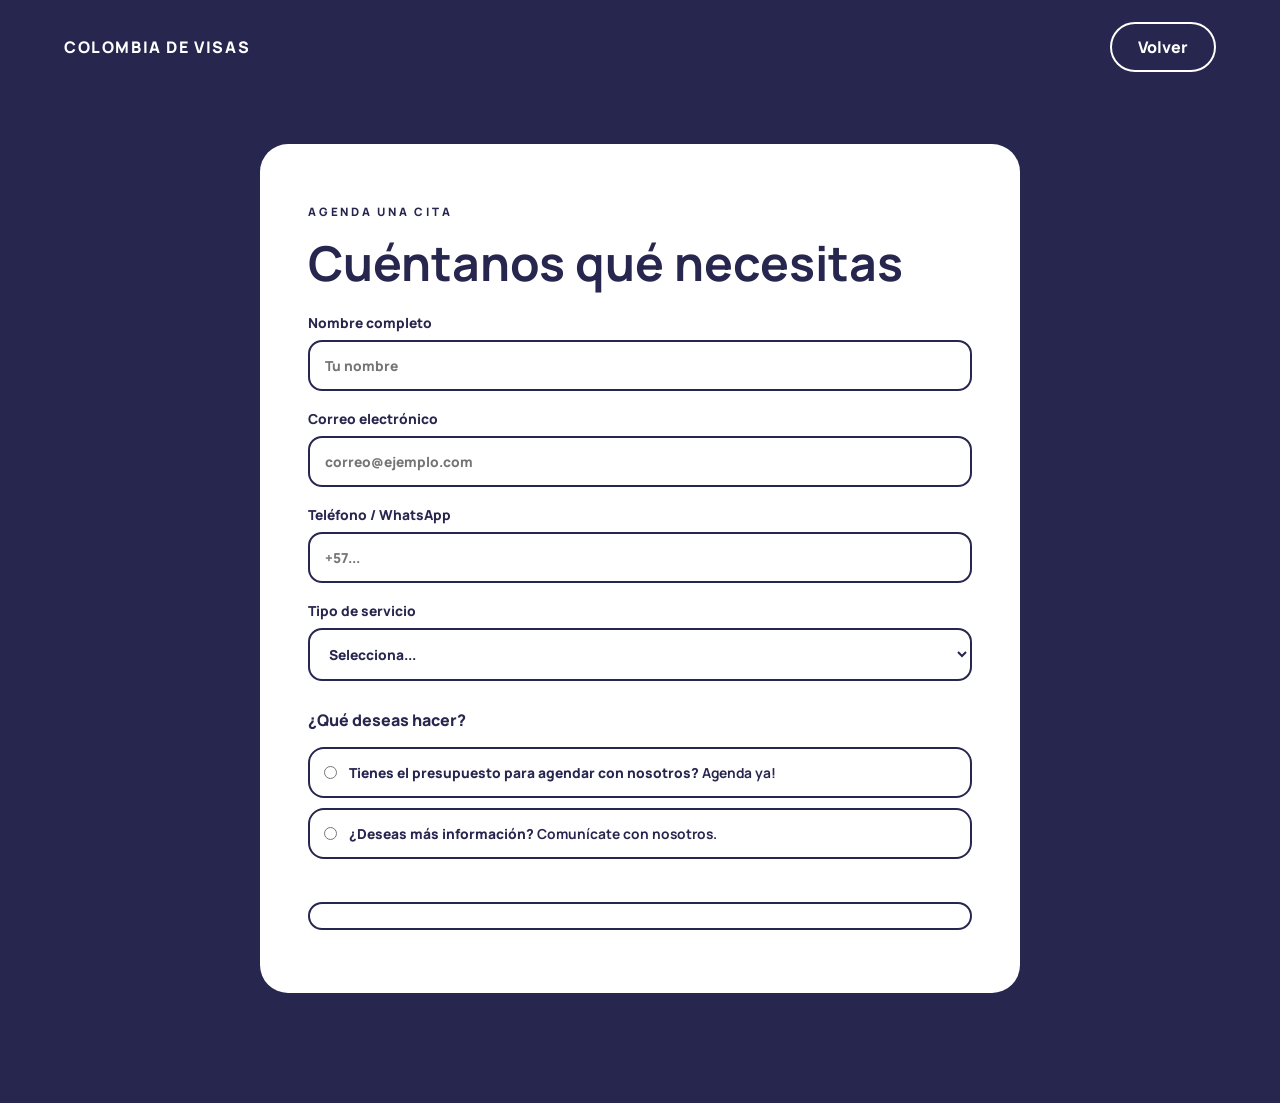
==== commit 1cc8cedc: "2v2" ====
--- a/registro.html
+++ b/registro.html
@@ -1,12 +1,10 @@
-<!doctype html><html lang="es"><head><meta charset="utf-8"><meta name="viewport" content="width=device-width,initial-scale=1"><title>Agenda una cita | Visa Colombia</title><meta name="description" content="Agenda una cita con nuestro equipo."><link rel="preconnect" href="https://fonts.googleapis.com"><link rel="preconnect" href="https://fonts.gstatic.com" crossorigin><link href="https://fonts.googleapis.com/css2?family=Manrope:wght@400;500;600;700;800&display=swap" rel="stylesheet"><link rel="stylesheet" href="css/style.css"></head><body class="dark-page">
-<header class="simple-head"><a class="brand" href="index.html">Visa Colombia</a><a class="pill pill-outline" href="index.html">Volver</a></header>
-<main class="form-page"><div class="form-card"><p class="eyebrow dark">Agenda una cita</p><h1>Cuéntanos qué necesitas</h1><p class="form-intro">Esta es la versión de demostración para GitHub Pages. El formulario funciona visualmente, pero el guardado en MySQL y WhatsApp se activará en Hostinger.</p>
-<form id="bookingForm">
+<!doctype html><html lang="es"><head><meta charset="utf-8"><meta name="viewport" content="width=device-width,initial-scale=1"><title>Agenda una cita | Colombia de Visas</title><meta name="description" content="Agenda una cita con nuestro equipo."><link rel="preconnect" href="https://fonts.googleapis.com"><link rel="preconnect" href="https://fonts.gstatic.com" crossorigin><link href="https://fonts.googleapis.com/css2?family=Manrope:wght@400;500;600;700;800&display=swap" rel="stylesheet"><link rel="stylesheet" href="css/style.css"></head><body class="dark-page">
+<header class="simple-head"><a class="brand" href="index.html">Colombia de Visas</a><a class="pill pill-outline" href="index.html">Volver</a></header>
+<main class="form-page"><div class="form-card"><p class="eyebrow dark">Agenda una cita</p><h1>Cuéntanos qué necesitas</h1><form id="bookingForm">
 <label>Nombre completo<input id="nombre" required autocomplete="name" placeholder="Tu nombre"></label>
 <label>Correo electrónico<input id="correo" type="email" required autocomplete="email" placeholder="correo@ejemplo.com"></label>
 <label>Teléfono / WhatsApp<input id="telefono" type="tel" required autocomplete="tel" placeholder="+57..."></label>
 <label>Tipo de servicio<select id="tipoVisa" required><option value="">Selecciona...</option><option>Visa de trabajo</option><option>Visa de inversión</option><option>Visa de estudiante</option><option>Residencia</option><option>Otro</option></select></label>
 <div class="choice-wrap"><p>¿Qué deseas hacer?</p><label class="choice"><input type="radio" name="opcion" value="agenda"><span>Tienes el presupuesto para agendar con nosotros? <strong>Agenda ya!</strong></span></label><label class="choice"><input type="radio" name="opcion" value="informacion"><span>¿Deseas más información? <strong>Comunícate con nosotros.</strong></span></label></div>
-<div id="agendaFields" class="agenda-fields hidden"><label>Fecha preferida<input id="fecha" type="date"></label><label>Hora preferida<input id="hora" type="time"></label></div>
 <div class="action-area"><button id="agendaBtn" class="pill pill-green hidden" type="submit">Agendar cita</button><button id="contactBtn" class="pill pill-green hidden" type="submit">Contáctanos</button></div><div id="formMsg" class="form-msg" role="status"></div></form></div></main>
 <script src="js/booking-demo.js"></script></body></html>
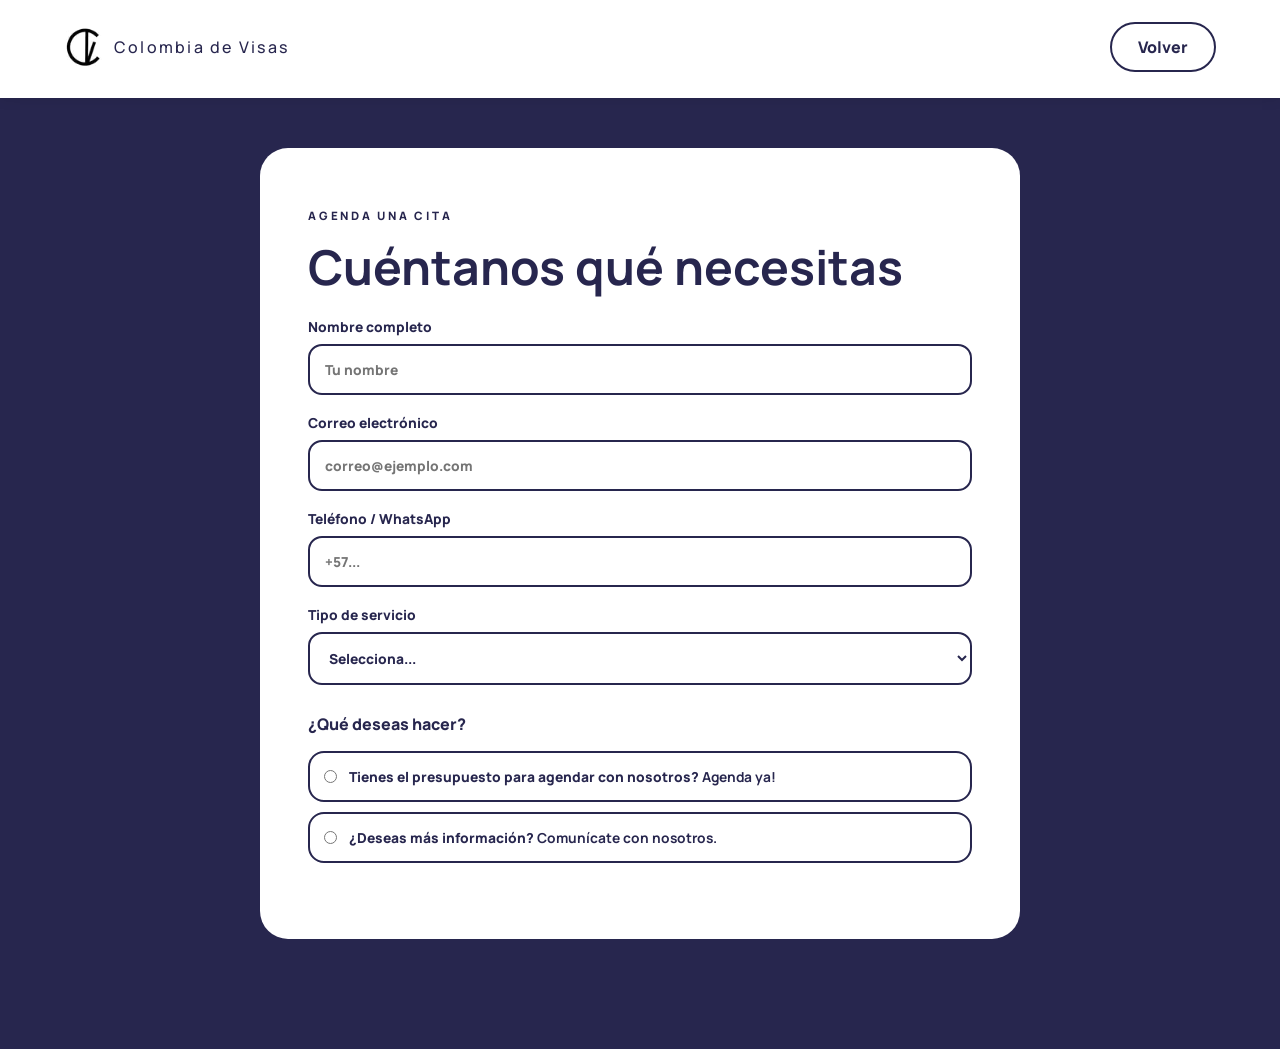
==== commit 8044ae6f: "v1" ====
--- a/registro.html
+++ b/registro.html
@@ -1,10 +1,10 @@
 <!doctype html><html lang="es"><head><meta charset="utf-8"><meta name="viewport" content="width=device-width,initial-scale=1"><title>Agenda una cita | Colombia de Visas</title><meta name="description" content="Agenda una cita con nuestro equipo."><link rel="preconnect" href="https://fonts.googleapis.com"><link rel="preconnect" href="https://fonts.gstatic.com" crossorigin><link href="https://fonts.googleapis.com/css2?family=Manrope:wght@400;500;600;700;800&display=swap" rel="stylesheet"><link rel="stylesheet" href="css/style.css"></head><body class="dark-page">
-<header class="simple-head"><a class="brand" href="index.html">Colombia de Visas</a><a class="pill pill-outline" href="index.html">Volver</a></header>
-<main class="form-page"><div class="form-card"><p class="eyebrow dark">Agenda una cita</p><h1>Cuéntanos qué necesitas</h1><form id="bookingForm">
+<header class="simple-head form-brand-head"><a class="brand brand-lockup" href="index.html" aria-label="Colombia de Visas"><img class="brand-mark" src="assets/images/logo-monogram.png" alt="Logo Colombia de Visas"><span class="brand-name">Colombia de Visas</span></a><a class="pill pill-outline" href="index.html">Volver</a></header>
+<main class="form-page"><div class="form-card"><p class="eyebrow dark">Agenda una cita</p><h1>Cuéntanos qué necesitas</h1><form id="bookingForm" novalidate>
 <label>Nombre completo<input id="nombre" required autocomplete="name" placeholder="Tu nombre"></label>
 <label>Correo electrónico<input id="correo" type="email" required autocomplete="email" placeholder="correo@ejemplo.com"></label>
 <label>Teléfono / WhatsApp<input id="telefono" type="tel" required autocomplete="tel" placeholder="+57..."></label>
 <label>Tipo de servicio<select id="tipoVisa" required><option value="">Selecciona...</option><option>Visa de trabajo</option><option>Visa de inversión</option><option>Visa de estudiante</option><option>Residencia</option><option>Otro</option></select></label>
-<div class="choice-wrap"><p>¿Qué deseas hacer?</p><label class="choice"><input type="radio" name="opcion" value="agenda"><span>Tienes el presupuesto para agendar con nosotros? <strong>Agenda ya!</strong></span></label><label class="choice"><input type="radio" name="opcion" value="informacion"><span>¿Deseas más información? <strong>Comunícate con nosotros.</strong></span></label></div>
-<div class="action-area"><button id="agendaBtn" class="pill pill-green hidden" type="submit">Agendar cita</button><button id="contactBtn" class="pill pill-green hidden" type="submit">Contáctanos</button></div><div id="formMsg" class="form-msg" role="status"></div></form></div></main>
+<div class="choice-wrap"><p>¿Qué deseas hacer?</p><div id="opcionError" class="field-error" aria-live="polite"></div><label class="choice"><input type="radio" name="opcion" value="agenda"><span>Tienes el presupuesto para agendar con nosotros? <strong>Agenda ya!</strong></span></label><label class="choice"><input type="radio" name="opcion" value="informacion"><span>¿Deseas más información? <strong>Comunícate con nosotros.</strong></span></label></div>
+<div class="action-area"><button id="agendaBtn" class="pill pill-green hidden" type="submit">Agendar cita</button><button id="contactBtn" class="pill pill-green hidden" type="submit">Contáctanos</button></div><div id="formMsg" class="form-msg hidden" role="status" aria-live="polite"></div></form></div></main>
 <script src="js/booking-demo.js"></script></body></html>
--- a/css/style.css
+++ b/css/style.css
@@ -1,3 +1,20 @@
-:root{--blue:#27264e;--green:#9da773;--white:#fff;--font:'Manrope',system-ui,sans-serif}*{box-sizing:border-box}html{scroll-behavior:smooth}body{margin:0;font-family:var(--font);color:var(--blue);background:var(--white)}a{text-decoration:none;color:inherit}button,input,textarea,select{font:inherit}.pill{display:inline-flex;align-items:center;justify-content:center;min-height:50px;padding:12px 26px;border-radius:999px;border:2px solid transparent;font-weight:800;cursor:pointer;transition:transform .2s ease,opacity .2s ease;white-space:nowrap}.pill:hover{transform:translateY(-2px)}.pill-green{background:var(--green);color:var(--white)}.pill-outline{background:transparent;color:var(--blue);border-color:var(--blue)}.pill-outline:hover{background:var(--blue);color:var(--white)}.pill.small{min-height:42px;padding:9px 18px;font-size:.86rem}.topbar{height:78px;display:flex;align-items:center;justify-content:space-between;gap:24px;padding:0 clamp(18px,5vw,70px);background:var(--white);position:relative;z-index:5}.brand{font-weight:800;letter-spacing:.1em;text-transform:uppercase}.topbar nav{display:flex;gap:32px;font-size:.88rem;font-weight:700}.hero{background:var(--blue);color:var(--white)}.video-wrap{position:relative;width:100%;aspect-ratio:16/7.1;max-height:650px;overflow:hidden;background:var(--blue)}.hero-video{width:100%;height:100%;object-fit:cover;display:block}.video-shade{position:absolute;inset:0;background:var(--blue);opacity:.24}.hero-overlay{position:absolute;z-index:2;left:50%;top:50%;transform:translate(-50%,-50%);width:min(850px,90%);text-align:center}.hero-overlay h1{font-size:clamp(2rem,5.4vw,4.5rem);line-height:1.04;margin:12px 0 18px}.hero-overlay h1 strong{display:block;font-weight:800}.hero-overlay>p:not(.eyebrow){font-size:clamp(.95rem,2vw,1.15rem);line-height:1.7;max-width:680px;margin:auto}.eyebrow{font-size:.72rem;text-transform:uppercase;letter-spacing:.24em;font-weight:800}.hero-play,.testi-play{display:grid;place-items:center;border-radius:50%;border:2px solid var(--white);background:var(--blue);color:var(--white);pointer-events:none}.hero-play{position:absolute;left:50%;top:50%;transform:translate(-50%,-50%);width:110px;height:110px;font-size:38px;padding-left:4px}.hero-cta-row{padding:28px 20px 38px;text-align:center;background:var(--blue)}.section{padding:84px 24px}.profile{text-align:center;background:var(--white)}.profile-img{width:165px;height:165px;border-radius:50%;object-fit:cover;border:7px solid var(--white);outline:2px solid var(--green)}.profile-text{max-width:680px;margin:30px auto;color:var(--blue);line-height:1.85}.socials{display:flex;justify-content:center;gap:12px;flex-wrap:wrap}.services{background:var(--white)}.section-title{text-align:center;max-width:760px;margin:0 auto 48px}.section-title h2{font-size:clamp(1.9rem,4vw,3rem);margin:8px 0 14px}.section-title p{line-height:1.75}.service-grid{max-width:1080px;margin:auto;display:grid;grid-template-columns:repeat(4,1fr);gap:18px}.service{text-align:center;padding:24px 18px;border-top:2px solid var(--blue)}.service-icon{width:64px;height:64px;border:2px solid var(--green);border-radius:50%;display:grid;place-items:center;margin:0 auto 18px;font-weight:800}.service h3{font-size:.8rem;letter-spacing:.17em;margin-bottom:12px}.service p{font-size:.85rem;line-height:1.75}.testimonials{background:var(--blue);color:var(--white)}.section-title.left{text-align:left}.testi-grid{max-width:1100px;margin:auto;display:grid;grid-template-columns:repeat(3,1fr);gap:24px}.testi-video{position:relative;aspect-ratio:16/10;border-radius:20px;overflow:hidden;background:var(--blue)}.testi-video video{width:100%;height:100%;object-fit:cover}.testi-play{position:absolute;left:50%;top:50%;transform:translate(-50%,-50%);width:62px;height:62px;font-size:20px}.testi p{font-size:.9rem;line-height:1.75;margin:20px 0 12px}.testi strong,.testi small{display:block}.testi small{margin-top:5px}.cta-inline{display:flex;width:max-content;margin:46px auto 0}.quote{text-align:center;padding:76px 24px;background:var(--white)}.quote p{max-width:760px;margin:0 auto 28px;font-size:clamp(1.15rem,2.5vw,1.7rem);line-height:1.65}footer{background:var(--blue);color:var(--white);padding:26px 24px;display:flex;justify-content:space-between;gap:18px;font-size:.8rem}footer a{color:var(--green)}.dark-page{background:var(--blue);min-height:100vh}.simple-head,.admin-head{display:flex;align-items:center;justify-content:space-between;gap:20px;padding:22px clamp(18px,5vw,70px);color:var(--white)}.simple-head .brand{color:var(--white)}.simple-head .pill-outline{color:var(--white);border-color:var(--white)}.form-page{padding:20px 20px 80px}.form-card,.admin-card{max-width:760px;margin:30px auto;background:var(--white);border-radius:28px;padding:clamp(26px,5vw,48px)}.form-card h1{font-size:clamp(2rem,5vw,3rem);margin:10px 0}.form-intro{line-height:1.75}.form-card label,.admin-grid label{display:block;font-size:.86rem;font-weight:800;margin:18px 0}.form-card input,.form-card select,.admin-grid input,.admin-grid textarea{width:100%;margin-top:8px;padding:14px 15px;border:2px solid var(--blue);border-radius:14px;outline:0;background:var(--white);color:var(--blue)}.form-card input:focus,.form-card select:focus,.admin-grid input:focus,.admin-grid textarea:focus{border-color:var(--green)}.choice-wrap{margin:28px 0}.choice-wrap>p{font-weight:800}.choice{display:flex!important;align-items:center;gap:12px;border:2px solid var(--blue);border-radius:16px;padding:14px!important;margin:10px 0!important;cursor:pointer}.choice input{width:auto!important;margin:0!important}.action-area{display:flex;justify-content:center;margin-top:25px}.hidden{display:none!important}.form-msg{margin:15px 0;padding:12px 14px;border-radius:14px;border:2px solid var(--blue)}.form-msg.ok{border-color:var(--green)}.form-msg.error{border-color:var(--blue)}.admin-page{background:var(--white)}.admin-head{background:var(--blue)}.admin-head h1{margin:6px 0;color:var(--white)}.admin-wrap{max-width:1250px;margin:auto;padding:30px 20px 80px}.admin-card{max-width:none;margin:0 0 25px;border:2px solid var(--blue)}.admin-grid{display:grid;grid-template-columns:repeat(2,1fr);gap:0 20px}.admin-full{grid-column:1/-1}.admin-grid textarea{min-height:100px;resize:vertical}.demo-note{padding:15px;border-radius:14px;background:var(--green);color:var(--white);line-height:1.6}.table-head{display:flex;justify-content:space-between;align-items:center;margin-bottom:20px}.table-scroll{overflow:auto}table{width:100%;border-collapse:collapse;min-width:760px;font-size:.82rem}th,td{padding:13px 10px;border-bottom:2px solid var(--blue);text-align:left}th{background:var(--blue);color:var(--white)}
+:root{--blue:#27264e;--green:#9da773;--white:#fff;--font:'Manrope',system-ui,sans-serif}*{box-sizing:border-box}html{scroll-behavior:smooth}body{margin:0;font-family:var(--font);color:var(--blue);background:var(--white)}a{text-decoration:none;color:inherit}button,input,textarea,select{font:inherit}.pill{display:inline-flex;align-items:center;justify-content:center;min-height:50px;padding:12px 26px;border-radius:999px;border:2px solid transparent;font-weight:800;cursor:pointer;transition:transform .2s ease,opacity .2s ease;white-space:nowrap}.pill:hover{transform:translateY(-2px)}.pill-green{background:var(--green);color:var(--white)}.pill-outline{background:transparent;color:var(--blue);border-color:var(--blue)}.pill-outline:hover{background:var(--blue);color:var(--white)}.pill.small{min-height:42px;padding:9px 18px;font-size:.86rem}.topbar{height:78px;display:flex;align-items:center;justify-content:space-between;gap:24px;padding:0 clamp(18px,5vw,70px);background:var(--white);position:relative;z-index:5}.brand{font-weight:800;letter-spacing:.1em;text-transform:uppercase}.brand-lockup{display:inline-flex;align-items:center;gap:12px;text-transform:none}.brand-mark{width:38px;height:42px;object-fit:contain;display:block}.brand-name{font-size:1rem;font-weight:500;letter-spacing:.14em;white-space:nowrap}.topbar nav{display:flex;gap:32px;font-size:.88rem;font-weight:700}.hero{background:var(--blue);color:var(--white)}.video-wrap{position:relative;width:100%;aspect-ratio:16/7.1;max-height:650px;overflow:hidden;background:var(--blue)}.hero-video{width:100%;height:100%;object-fit:cover;display:block}.video-shade{position:absolute;inset:0;background:var(--blue);opacity:.24}.hero-overlay{position:absolute;z-index:2;left:50%;top:50%;transform:translate(-50%,-50%);width:min(850px,90%);text-align:center}.hero-overlay h1{font-size:clamp(2rem,5.4vw,4.5rem);line-height:1.04;margin:12px 0 18px}.hero-overlay h1 strong{display:block;font-weight:800}.hero-overlay>p:not(.eyebrow){font-size:clamp(.95rem,2vw,1.15rem);line-height:1.7;max-width:680px;margin:auto}.eyebrow{font-size:.72rem;text-transform:uppercase;letter-spacing:.24em;font-weight:800}.hero-play,.testi-play{display:grid;place-items:center;border-radius:50%;border:2px solid var(--white);background:var(--blue);color:var(--white);pointer-events:none}.hero-play{position:absolute;left:50%;top:50%;transform:translate(-50%,-50%);width:110px;height:110px;font-size:38px;padding-left:4px}.hero-cta-row{padding:30px 20px 48px;text-align:center;background:var(--blue);display:flex;flex-direction:column;align-items:center}.hero-message{width:min(850px,92%);margin-top:30px;color:var(--white)}.hero-message h1{font-size:clamp(2rem,5.4vw,4.5rem);line-height:1.04;margin:12px 0 18px}.hero-message h1 strong{display:block;font-weight:800}.hero-message>p:not(.eyebrow){font-size:clamp(.95rem,2vw,1.15rem);line-height:1.7;max-width:680px;margin:auto}.section{padding:84px 24px}.profile{text-align:center;background:var(--white)}.profile-img{width:165px;height:165px;border-radius:50%;object-fit:cover;border:7px solid var(--white);outline:2px solid var(--green)}.profile-text{max-width:680px;margin:30px auto;color:var(--blue);line-height:1.85}.socials{display:flex;justify-content:center;gap:12px;flex-wrap:wrap}.services{background:var(--white)}.section-title{text-align:center;max-width:760px;margin:0 auto 48px}.section-title h2{font-size:clamp(1.9rem,4vw,3rem);margin:8px 0 14px}.section-title p{line-height:1.75}.service-grid{max-width:1080px;margin:auto;display:grid;grid-template-columns:repeat(4,1fr);gap:18px}.service{text-align:center;padding:24px 18px;border-top:2px solid var(--blue)}.service-icon{width:64px;height:64px;border:2px solid var(--green);border-radius:50%;display:grid;place-items:center;margin:0 auto 18px;font-weight:800}.service h3{font-size:.8rem;letter-spacing:.17em;margin-bottom:12px}.service p{font-size:.85rem;line-height:1.75}.testimonials{background:var(--blue);color:var(--white)}.section-title.left{text-align:left}.testi-grid{max-width:1100px;margin:auto;display:grid;grid-template-columns:repeat(3,1fr);gap:24px}.testi-video{position:relative;aspect-ratio:16/10;border-radius:20px;overflow:hidden;background:var(--blue)}.testi-video video{width:100%;height:100%;object-fit:cover}.testi-play{position:absolute;left:50%;top:50%;transform:translate(-50%,-50%);width:62px;height:62px;font-size:20px}.testi p{font-size:.9rem;line-height:1.75;margin:20px 0 12px}.testi strong,.testi small{display:block}.testi small{margin-top:5px}.cta-inline{display:flex;width:max-content;margin:46px auto 0}.quote{text-align:center;padding:76px 24px;background:var(--white)}.quote p{max-width:760px;margin:0 auto 28px;font-size:clamp(1.15rem,2.5vw,1.7rem);line-height:1.65}footer{background:var(--blue);color:var(--white);padding:26px 24px;display:flex;justify-content:space-between;gap:18px;font-size:.8rem}footer a{color:var(--green)}.dark-page{background:var(--blue);min-height:100vh}.simple-head,.admin-head{display:flex;align-items:center;justify-content:space-between;gap:20px;padding:22px clamp(18px,5vw,70px);color:var(--white)}.simple-head .brand{color:var(--white)}.simple-head .pill-outline{color:var(--white);border-color:var(--white)}.form-page{padding:20px 20px 80px}.form-card,.admin-card{max-width:760px;margin:30px auto;background:var(--white);border-radius:28px;padding:clamp(26px,5vw,48px)}.form-card h1{font-size:clamp(2rem,5vw,3rem);margin:10px 0}.form-intro{line-height:1.75}.form-card label,.admin-grid label{display:block;font-size:.86rem;font-weight:800;margin:18px 0}.form-card input,.form-card select,.admin-grid input,.admin-grid textarea{width:100%;margin-top:8px;padding:14px 15px;border:2px solid var(--blue);border-radius:14px;outline:0;background:var(--white);color:var(--blue)}.form-card input:focus,.form-card select:focus,.admin-grid input:focus,.admin-grid textarea:focus{border-color:var(--green)}.choice-wrap{margin:28px 0}.choice-wrap>p{font-weight:800}.choice{display:flex!important;align-items:center;gap:12px;border:2px solid var(--blue);border-radius:16px;padding:14px!important;margin:10px 0!important;cursor:pointer}.choice input{width:auto!important;margin:0!important}.action-area{display:flex;justify-content:center;margin-top:25px}.hidden{display:none!important}.form-msg{margin:15px 0;padding:12px 14px;border-radius:14px;border:2px solid var(--blue)}.form-msg.ok{border-color:var(--green)}.form-msg.error{border-color:var(--blue)}.admin-page{background:var(--white)}.admin-head{background:var(--blue)}.admin-head h1{margin:6px 0;color:var(--white)}.admin-wrap{max-width:1250px;margin:auto;padding:30px 20px 80px}.admin-card{max-width:none;margin:0 0 25px;border:2px solid var(--blue)}.admin-grid{display:grid;grid-template-columns:repeat(2,1fr);gap:0 20px}.admin-full{grid-column:1/-1}.admin-grid textarea{min-height:100px;resize:vertical}.demo-note{padding:15px;border-radius:14px;background:var(--green);color:var(--white);line-height:1.6}.table-head{display:flex;justify-content:space-between;align-items:center;margin-bottom:20px}.table-scroll{overflow:auto}table{width:100%;border-collapse:collapse;min-width:760px;font-size:.82rem}th,td{padding:13px 10px;border-bottom:2px solid var(--blue);text-align:left}th{background:var(--blue);color:var(--white)}
 @media(max-width:800px){.topbar nav{display:none}.video-wrap{aspect-ratio:16/10}.hero-play{width:82px;height:82px;font-size:29px}.service-grid{grid-template-columns:repeat(2,1fr)}.testi-grid{grid-template-columns:1fr}.section{padding:62px 18px}.admin-grid{grid-template-columns:1fr}.admin-full{grid-column:auto}footer{flex-direction:column}}
 @media(max-width:520px){.topbar{height:68px}.topbar>.pill{display:none}.hero-overlay h1{font-size:2rem}.hero-overlay>p:not(.eyebrow){font-size:.84rem}.hero-play{width:70px;height:70px;font-size:24px}.profile-img{width:135px;height:135px}.socials .pill{width:100%;max-width:280px}.service-grid{grid-template-columns:1fr 1fr;gap:6px}.service{padding:18px 8px}.service-icon{width:52px;height:52px}.form-card{border-radius:22px;padding:25px 19px}.simple-head{padding:18px}.simple-head .pill{min-height:40px;padding:8px 16px}footer{padding:24px 18px}}
+
+.video-play-hidden{opacity:0!important;visibility:hidden!important;transition:opacity .2s ease,visibility .2s ease}.hero-play,.testi-play{transition:opacity .2s ease,visibility .2s ease}
+
+@media(max-width:520px){.brand-lockup{gap:8px}.brand-mark{width:31px;height:35px}.brand-name{font-size:.78rem;letter-spacing:.09em}}
+
+
+/* Controles y validación */
+.hero-video-control{z-index:3;cursor:pointer;pointer-events:auto;font-family:inherit;appearance:none;-webkit-appearance:none;transition:transform .2s ease,background .2s ease,opacity .2s ease}.hero-video-control:hover{transform:translate(-50%,-50%) scale(1.06);background:#1f1e44}.hero-control-icon{line-height:1;font-size:.82em;letter-spacing:-3px}.field-error{min-height:0;color:#b32727;font-size:.86rem;font-weight:700;margin:8px 0}.invalid-field{border-color:#c0392b!important;background:#fff8f7!important}.form-msg{font-weight:700;line-height:1.55}.form-msg.error{border-color:#c0392b;background:#fff7f6;color:#8d2520}.form-msg.ok{border-color:var(--green);background:#f6f8ef;color:#344019}.form-brand-head .brand-name{color:var(--white);text-transform:none;font-weight:500}.form-brand-head .brand-mark{filter:brightness(0) invert(1)}
+@media(max-width:520px){.form-brand-head .brand-name{font-size:.78rem;letter-spacing:.1em}.form-brand-head .brand-mark{width:31px;height:35px}.hero-video-control{width:62px;height:62px}}
+
+/* Ajustes finales: control del video y separador del formulario */
+.hero-video-control.hero-control-hidden{opacity:0;visibility:hidden;pointer-events:none;transform:translate(-50%,-50%) scale(.92)}
+.form-brand-head{background:var(--white);color:var(--blue);border-bottom:4px solid rgba(255,255,255,.18);box-shadow:0 2px 12px rgba(0,0,0,.08)}
+.form-brand-head .brand,.form-brand-head .brand-name{color:var(--blue)!important}
+.form-brand-head .brand-mark{filter:none!important}
+.form-brand-head .pill-outline{color:var(--blue);border-color:var(--blue)}
+.form-brand-head .pill-outline:hover{background:var(--blue);color:var(--white)}
